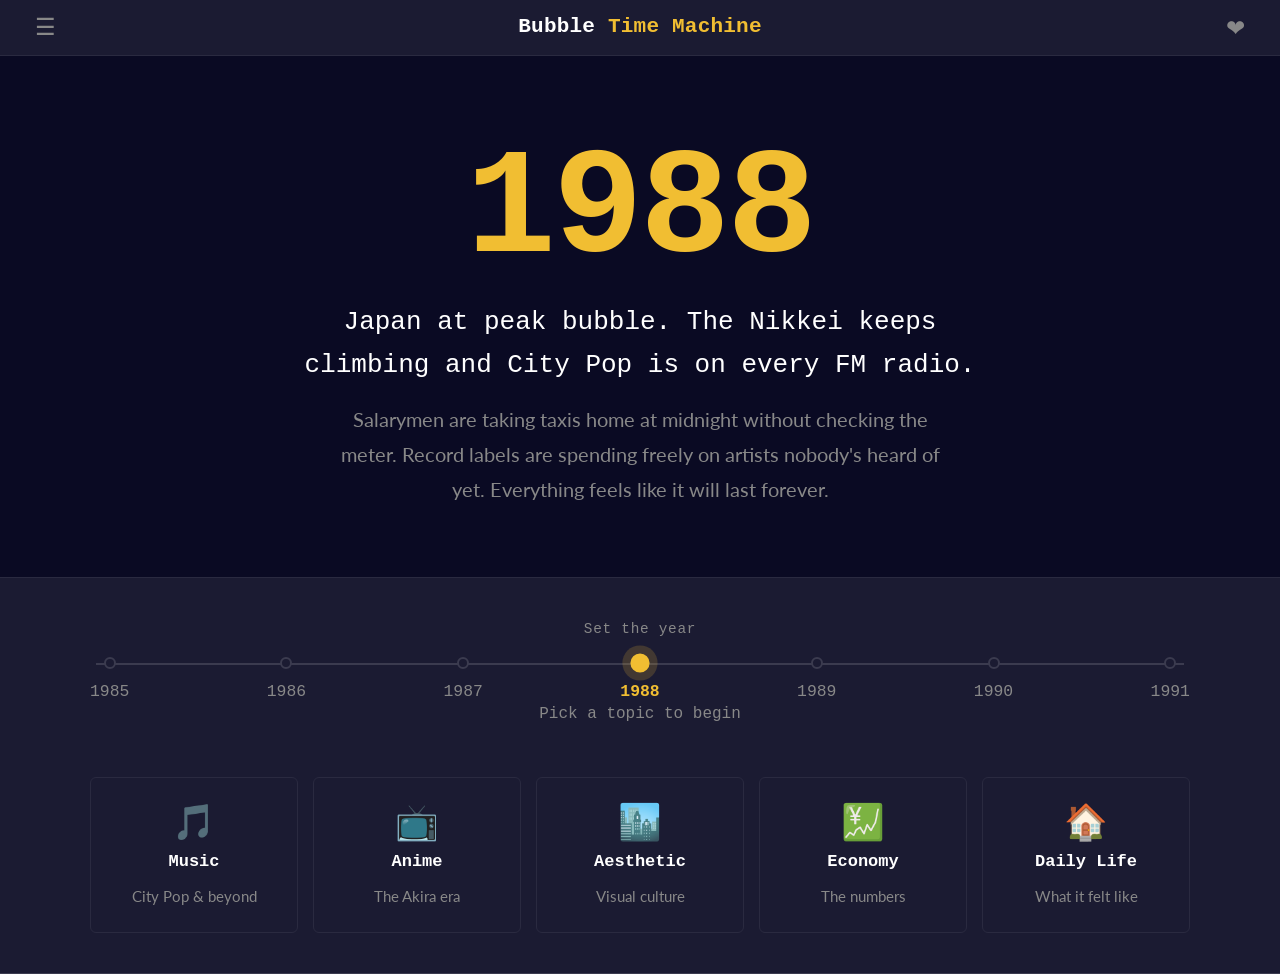
==== index.html @ a339e619 "update" ====
<!DOCTYPE html>
<html lang="en">
<head>
  <meta charset="UTF-8" />
  <meta name="viewport" content="width=device-width, initial-scale=1.0, viewport-fit=cover" />
  <title>Bubble Time Machine</title>
  <meta name="description" content="Explore Japan's bubble economy through music, anime, aesthetics, economics, and daily life. 100 deep-dive sections covering 1985–1991." />
  <meta property="og:title" content="Bubble Time Machine" />
  <meta property="og:description" content="An interactive guide to Japan's bubble economy era — City Pop, Akira, luxury culture, and the crash." />
  <meta property="og:type" content="website" />
  <meta property="og:image" content="/og-image.png" />
  <meta property="og:image:width" content="1200" />
  <meta property="og:image:height" content="630" />
  <link rel="icon" type="image/png" href="https://cdn.freecodecamp.org/universal/favicons/favicon.ico" />
  <link rel="preconnect" href="https://fonts.googleapis.com" />
  <link rel="preconnect" href="https://fonts.gstatic.com" crossorigin />
  <link href="https://fonts.googleapis.com/css2?family=Lato:ital,wght@0,300;0,400;0,700;1,400&display=swap" rel="stylesheet" />
  <link rel="stylesheet" href="style.css" />
</head>
<body>

  <!-- ════════════════════ NAV ════════════════════ -->
  <nav class="nav" role="navigation" aria-label="Main navigation">
    <div class="nav-left">
      <button class="nav-icon-btn" id="dashboardBtn" aria-label="Open dashboard">&#9776;</button>
    </div>
    <div class="nav-brand">
      <span class="nav-brand-white">Bubble</span><span class="nav-brand-yellow"> Time Machine</span>
    </div>
    <div class="nav-right">
      <a class="nav-icon-btn nav-icon-btn--heart" href="https://www.freecodecamp.org/donate/" target="_blank" rel="noopener noreferrer" aria-label="Support freeCodeCamp">&#10084;</a>
    </div>
  </nav>

  <!-- ════════════════════ DASHBOARD ════════════════════ -->
  <div class="dashboard-overlay" id="dashboardOverlay"></div>
  <aside class="dashboard-panel" id="dashboardPanel" aria-label="Progress dashboard">
    <div class="dashboard-header">
      <span class="dashboard-title">Save Progress</span>
      <button class="dashboard-close" id="dashboardClose" aria-label="Close dashboard">&#10005;</button>
    </div>
    <div class="dashboard-body">

      <div class="dashboard-section">
        <div class="dashboard-section-label">Your name</div>
        <div class="dashboard-name-row">
          <input class="dashboard-input" id="userName" type="text" placeholder="Enter" maxlength="40" />
          <button class="dashboard-btn-sm" id="saveNameBtn">Save</button>
        </div>
      </div>

      <div class="dashboard-section">
        <div class="dashboard-section-label">Progress</div>
        <div id="progressList"></div>
      </div>

      <div class="dashboard-section">
        <div class="dashboard-section-label">Actions</div>
        <div class="action-group">
          <button class="action-row" id="exportBtn">
            <span class="action-row-icon">&#8595;</span>
            <span>Export Progress</span>
          </button>
          <button class="action-row" id="importBtn">
            <span class="action-row-icon">&#8593;</span>
            <span>Import Progress</span>
          </button>
        </div>
        <input type="file" id="importFile" accept=".json" style="display:none" />
        <button class="action-reset" id="resetBtn">Reset all progress</button>
      </div>

      <p class="dashboard-note">Progress is stored in this browser only. Use Export / Import to move it across devices.</p>

    </div>
  </aside>

  <!-- ════════════════════ HERO ════════════════════ -->
  <section class="hero" id="heroSection" aria-label="Year overview">
    <div class="hero-inner">
      <div class="hero-text">
        <div class="hero-year" id="heroYear" aria-live="polite">1988</div>
        <div class="hero-mood" id="heroMood">Japan at peak bubble. The Nikkei keeps climbing and City Pop is on every FM radio.</div>
        <p class="hero-sub" id="heroSub">Salarymen are taking taxis home at midnight without checking the meter. Record labels are spending freely on artists nobody's heard of yet. Everything feels like it will last forever.</p>
      </div>
    </div>
  </section>

  <!-- ════════════════════ TIMELINE + ENTRY POINTS ════════════════════ -->
  <section class="timeline-section" aria-labelledby="entryLabel">
    <div class="timeline-wrap">
      <p class="era-label">Set the year</p>
      <div class="timeline-scroll">
        <div class="timeline-nodes" id="yearSelector" role="group" aria-label="Select a year">
          <!-- Built by app.js -->
        </div>
      </div>
      <p class="entry-label" id="entryLabel">Pick a topic to begin</p>
      <div class="entry-grid" id="entryGrid" role="list">
        <!-- Built by app.js -->
      </div>
    </div>
  </section>


<!-- ════════════════════ CONTENT AREA ════════════════════ -->
  <main class="content-area" id="contentArea" hidden aria-label="Content">

    <!-- Left column -->
    <div class="content-left">

      <div class="reading-progress-bar">
        <div class="reading-progress-fill" id="readingProgressFill"></div>
      </div>

      <div class="content-breadcrumb" id="contentBreadcrumb"></div>
      <div class="year-context" id="yearContext"></div>

      <div class="section-nav">
        <button class="section-arrow" id="prevSection" aria-label="Previous section">&#8592;</button>
        <span class="section-counter" id="sectionCounter"></span>
        <button class="section-arrow" id="nextSection" aria-label="Next section">&#8594;</button>
      </div>

      <h2 class="content-title" id="contentTitle"></h2>

      <div class="section-body">
        <p class="section-text" id="sectionText"></p>
      </div>

    </div>

    <!-- Right column / sidebar -->
    <aside class="content-right" aria-label="Context sidebar">

      <div class="sidebar-section">
        <div class="sidebar-label">The chain of events</div>
        <div class="chain" id="causalChain" role="list" aria-label="Cause and effect chain">

          <div class="chain-phase">The trigger</div>
          <div class="chain-node chain-node--economic" data-node="plaza-accord" role="listitem">
            <div class="chain-dot"></div>
            <div class="chain-text">Plaza Accord (1985)</div>
          </div>

          <div class="chain-phase">The mechanism</div>
          <div class="chain-node chain-node--economic" data-node="yen" role="listitem">
            <div class="chain-dot"></div>
            <div class="chain-text">Yen appreciates sharply</div>
          </div>
          <div class="chain-connector" aria-hidden="true"></div>
          <div class="chain-node chain-node--economic" data-node="boj-rates" role="listitem">
            <div class="chain-dot"></div>
            <div class="chain-text">Bank of Japan cuts rates</div>
          </div>
          <div class="chain-connector" aria-hidden="true"></div>
          <div class="chain-node chain-node--economic" data-node="cheap-money" role="listitem">
            <div class="chain-dot"></div>
            <div class="chain-text">Cheap money floods the market</div>
          </div>
          <div class="chain-connector" aria-hidden="true"></div>
          <div class="chain-node chain-node--economic" data-node="asset-surge" role="listitem">
            <div class="chain-dot"></div>
            <div class="chain-text">Land and stock prices surge</div>
          </div>
          <div class="chain-connector" aria-hidden="true"></div>
          <div class="chain-node chain-node--economic" data-node="wealth-effect" role="listitem">
            <div class="chain-dot"></div>
            <div class="chain-text">The wealth effect</div>
          </div>
          <div class="chain-connector" aria-hidden="true"></div>
          <div class="chain-node chain-node--economic" data-node="spending" role="listitem">
            <div class="chain-dot"></div>
            <div class="chain-text">Consumer spending explodes</div>
          </div>

          <div class="chain-phase">The culture</div>
          <div class="chain-node chain-node--cultural chain-node--indented" data-node="music" role="listitem">
            <div class="chain-dot"></div>
            <div class="chain-text">City Pop & FM culture</div>
          </div>
          <div class="chain-node chain-node--cultural chain-node--indented" data-node="anime" role="listitem">
            <div class="chain-dot"></div>
            <div class="chain-text">Anime & OVA boom</div>
          </div>
          <div class="chain-node chain-node--cultural chain-node--indented" data-node="aesthetic" role="listitem">
            <div class="chain-dot"></div>
            <div class="chain-text">Luxury fashion & design</div>
          </div>
          <div class="chain-node chain-node--cultural chain-node--indented" data-node="real-estate" role="listitem">
            <div class="chain-dot"></div>
            <div class="chain-text">Real estate speculation</div>
          </div>

          <div class="chain-phase">The collapse</div>
          <div class="chain-node chain-node--economic" data-node="tightening" role="listitem">
            <div class="chain-dot"></div>
            <div class="chain-text">Policy tightening (1989–1990)</div>
          </div>
          <div class="chain-connector" aria-hidden="true"></div>
          <div class="chain-node chain-node--economic" data-node="collapse" role="listitem">
            <div class="chain-dot"></div>
            <div class="chain-text">Asset prices collapse (1991)</div>
          </div>
          <div class="chain-connector" aria-hidden="true"></div>
          <div class="chain-node chain-node--economic" data-node="lost-decade" role="listitem">
            <div class="chain-dot"></div>
            <div class="chain-text">The Lost Decade begins</div>
          </div>

        </div>
      </div>


    </aside>

  </main>

  <script src="data/content.js"></script>
  <script src="app.js"></script>
</body>
</html>
---- style.css ----
/* ════════════════════════════════════════════════
   BUBBLE TIME MACHINE — Design System
   freeCodeCamp palette · Lato body · Courier New UI
   ════════════════════════════════════════════════ */

/* ── Custom Properties ── */
:root {
  --bg-primary:    #0a0a23;
  --bg-secondary:  #1b1b32;
  --bg-tertiary:   #2a2a40;
  --border:        #3b3b4f;
  --text-primary:  #ffffff;
  --text-muted:    #888888;
  --accent-purple: #dbb8ff;
  --accent-yellow: #f1be32;
  --accent-green:  #acd157;
  --text-body:     #dfdfe2;

  --font-mono: 'Courier New', Courier, monospace;
  --font-body: 'Lato', sans-serif;

  --nav-height: 56px;
  --max-width: 1100px;
  --radius: 6px;

  --transition: 0.18s ease;
}

/* ── Reset ── */
*, *::before, *::after {
  box-sizing: border-box;
  margin: 0;
  padding: 0;
}

html {
  scroll-behavior: smooth;
  font-size: 20px;
}

body {
  background-color: var(--bg-primary);
  color: var(--text-body);
  font-family: var(--font-body);
  font-size: 1rem;
  line-height: 1.65;
  min-height: 100vh;
}

/* ════════════════════ NAV ════════════════════ */

.nav {
  position: sticky;
  top: 0;
  z-index: 200;
  height: var(--nav-height);
  background-color: var(--bg-secondary);
  border-bottom: 1px solid var(--bg-tertiary);
  display: grid;
  grid-template-columns: 1fr auto 1fr;
  align-items: center;
  padding: 0 1.25rem;
}

.nav-left {
  display: flex;
  align-items: center;
}

.nav-right {
  display: flex;
  align-items: center;
  justify-content: flex-end;
}

.nav-icon-btn {
  background: none;
  border: none;
  color: var(--text-muted);
  cursor: pointer;
  font-size: 1.15rem;
  width: 2rem;
  height: 2rem;
  border-radius: var(--radius);
  display: flex;
  align-items: center;
  justify-content: center;
  transition: color var(--transition), background var(--transition);
  text-decoration: none;
  line-height: 1;
}

.nav-icon-btn:hover {
  color: var(--text-primary);
  background: var(--bg-tertiary);
}

.nav-icon-btn--heart:hover {
  color: #ff6b6b;
}

.nav-brand {
  font-family: var(--font-mono);
  font-size: 1.05rem;
  font-weight: bold;
  white-space: nowrap;
  flex-shrink: 0;
  letter-spacing: 0.01em;
}

.nav-brand-white {
  color: var(--text-primary);
}

.nav-brand-yellow {
  color: var(--accent-yellow);
}


/* ════════════════════ TIMELINE ════════════════════ */

.timeline-section {
  background-color: var(--bg-secondary);
  border-bottom: 1px solid var(--border);
  padding: 0 2rem;
}

.timeline-wrap {
  max-width: var(--max-width);
  margin: 0 auto;
  padding: 2rem 0;
}

.timeline-nodes {
  display: flex;
  justify-content: space-between;
  align-items: flex-start;
  position: relative;
}

/* Connecting line through all dots */
.timeline-nodes::before {
  content: '';
  position: absolute;
  left: 6px;
  right: 6px;
  top: 6px; /* vertically centered on a 12px dot */
  height: 2px;
  background: var(--border);
  z-index: 0;
  pointer-events: none;
}

.timeline-node {
  display: flex;
  flex-direction: column;
  align-items: center;
  gap: 0.65rem;
  background: none;
  border: none;
  cursor: pointer;
  padding: 0;
  position: relative;
  z-index: 1;
  transition: transform 0.15s ease;
}

.timeline-node:hover {
  transform: translateY(-3px);
}

.timeline-dot {
  width: 12px;
  height: 12px;
  border-radius: 50%;
  border: 2px solid var(--border);
  background: var(--bg-secondary);
  transition: border-color var(--transition), background var(--transition),
              transform var(--transition), box-shadow var(--transition);
}

.timeline-node:hover .timeline-dot {
  border-color: var(--accent-purple);
  background: var(--accent-purple);
}

.timeline-node.active .timeline-dot {
  border-color: var(--accent-yellow);
  background: var(--accent-yellow);
  transform: scale(1.6);
  box-shadow: 0 0 0 5px rgba(241, 190, 50, 0.18);
}

.timeline-label {
  font-family: var(--font-mono);
  font-size: 0.82rem;
  color: var(--text-muted);
  transition: color var(--transition);
  white-space: nowrap;
}

.timeline-node:hover .timeline-label {
  color: var(--text-primary);
}

.timeline-node.active .timeline-label {
  color: var(--accent-yellow);
  font-weight: bold;
}

/* ════════════════════ HERO ════════════════════ */

.hero {
  background-color: var(--bg-primary);
  padding: 4rem 2rem 3.5rem;
  border-bottom: 1px solid var(--bg-tertiary);
}

.hero-inner {
  max-width: 780px;
  margin: 0 auto;
  text-align: center;
}

.hero-mood {
  margin-left: auto;
  margin-right: auto;
}

.hero-sub {
  margin-left: auto;
  margin-right: auto;
}


.hero-year {
  font-family: var(--font-mono);
  font-size: clamp(4rem, 12vw, 7.5rem);
  font-weight: bold;
  color: var(--accent-yellow);
  line-height: 1;
  margin-bottom: 0.75rem;
  letter-spacing: -0.02em;
}

.hero-mood {
  font-family: var(--font-mono);
  font-size: clamp(1rem, 2.5vw, 1.3rem);
  color: var(--text-primary);
  margin-bottom: 0.75rem;
  max-width: 680px;
}

.hero-sub {
  font-family: var(--font-body);
  font-size: 1rem;
  color: var(--text-muted);
  max-width: 620px;
  line-height: 1.75;
}

/* ════════════════════ ENTRY POINTS ════════════════════ */

.era-label {
  font-family: var(--font-mono);
  font-size: 0.72rem;
  color: var(--text-muted);
  margin-bottom: 0.75rem;
  text-align: center;
  letter-spacing: 0.05em;
}

.entry-label {
  font-family: var(--font-mono);
  font-size: 0.8rem;
  color: var(--text-muted);
  margin-bottom: 1.25rem;
  text-align: center;
}

.entry-grid {
  display: grid;
  grid-template-columns: repeat(5, 1fr);
  gap: 0.75rem;
  margin-top: 2.5rem;
}

@keyframes card-rise {
  from { opacity: 0; transform: translateY(10px); }
  to   { opacity: 1; transform: translateY(0); }
}

/* Entry card */
.entry-card {
  background-color: var(--bg-secondary);
  border: 1px solid var(--bg-tertiary);
  border-radius: var(--radius);
  padding: 1.25rem 1rem;
  text-align: center;
  cursor: pointer;
  transition: border-color var(--transition), background var(--transition), transform 0.12s ease;
  display: flex;
  flex-direction: column;
  align-items: center;
  gap: 0.5rem;
  position: relative;
  outline: none;
  animation: card-rise 0.4s ease backwards;
}

.entry-card:nth-child(1) { animation-delay: 0.05s; }
.entry-card:nth-child(2) { animation-delay: 0.12s; }
.entry-card:nth-child(3) { animation-delay: 0.19s; }
.entry-card:nth-child(4) { animation-delay: 0.26s; }
.entry-card:nth-child(5) { animation-delay: 0.33s; }

.entry-card:hover {
  border-color: var(--accent-purple);
  background-color: var(--bg-tertiary);
  transform: translateY(-2px);
}

.entry-card.active {
  border-color: var(--accent-yellow);
  background-color: rgba(241, 190, 50, 0.06);
}

.entry-card:focus-visible {
  outline: 2px solid var(--accent-purple);
  outline-offset: 2px;
}

.entry-card-icon {
  font-size: 1.75rem;
  line-height: 1;
}

.entry-card-title {
  font-family: var(--font-mono);
  font-size: 0.85rem;
  font-weight: bold;
  color: var(--text-primary);
}

.entry-card-sub {
  font-family: var(--font-body);
  font-size: 0.75rem;
  color: var(--text-muted);
  line-height: 1.4;
}

/* ════════════════════ CONTENT PROMPT ════════════════════ */

.content-prompt {
  max-width: var(--max-width);
  margin: 3rem auto;
  padding: 0 2rem;
  text-align: center;
  color: var(--text-muted);
  font-family: var(--font-mono);
  font-size: 0.85rem;
}

/* ════════════════════ CONTENT AREA ════════════════════ */

.content-area {
  max-width: var(--max-width);
  margin: 0 auto;
  padding: 2.5rem 2rem;
  display: grid;
  grid-template-columns: 1fr 320px;
  gap: 2.5rem;
  align-items: start;
}

.content-area[hidden] {
  display: none;
}

/* ── Left column ── */
.content-left {
  display: flex;
  flex-direction: column;
  gap: 1.5rem;
  min-width: 0;
}

/* Section nav */
.section-nav {
  display: flex;
  align-items: center;
  gap: 0.75rem;
}

.section-arrow {
  background: var(--bg-tertiary);
  border: 1px solid var(--border);
  color: var(--text-primary);
  font-size: 1rem;
  width: 2rem;
  height: 2rem;
  border-radius: var(--radius);
  cursor: pointer;
  display: flex;
  align-items: center;
  justify-content: center;
  transition: background var(--transition), border-color var(--transition);
  flex-shrink: 0;
}

.section-arrow:hover:not(:disabled) {
  background: var(--bg-secondary);
  border-color: var(--accent-purple);
}

.section-arrow:disabled {
  opacity: 0.25;
  cursor: default;
}

.section-counter {
  font-family: var(--font-mono);
  font-size: 0.72rem;
  color: var(--text-muted);
  white-space: nowrap;
}

/* Reading progress bar */
.reading-progress-bar {
  height: 2px;
  background: var(--bg-tertiary);
  border-radius: 1px;
  overflow: hidden;
}

.reading-progress-fill {
  height: 100%;
  background: var(--accent-yellow);
  border-radius: 1px;
  width: 0%;
  transition: width 0.35s ease;
}

/* Year context bar */
.year-context {
  font-family: var(--font-mono);
  font-size: 0.72rem;
  color: var(--accent-yellow);
  opacity: 0.8;
  border-left: 2px solid var(--accent-yellow);
  padding-left: 0.65rem;
  line-height: 1.55;
  margin-top: -0.5rem;
}

/* Breadcrumb */
.content-breadcrumb {
  font-family: var(--font-mono);
  font-size: 0.7rem;
  color: var(--text-muted);
  margin-top: 0.75rem;
  letter-spacing: 0.03em;
}

.content-title {
  font-family: var(--font-mono);
  font-size: clamp(1.1rem, 2.3vw, 1.4rem);
  font-weight: bold;
  color: var(--text-primary);
  line-height: 1.3;
  transition: opacity 0.15s ease;
}

.section-text {
  font-family: var(--font-body);
  font-size: 0.95rem;
  color: var(--text-body);
  line-height: 1.85;
  transition: opacity 0.15s ease;
}


/* ════════════════════ SIDEBAR ════════════════════ */

.content-right {
  display: flex;
  flex-direction: column;
  gap: 1.5rem;
  position: sticky;
  top: calc(var(--nav-height) + 1.5rem);
}

.sidebar-section {
  display: flex;
  flex-direction: column;
  gap: 0.75rem;
}

.sidebar-label {
  font-family: var(--font-mono);
  font-size: 0.7rem;
  color: var(--text-muted);
  letter-spacing: 0.05em;
  padding-bottom: 0.4rem;
  border-bottom: 1px solid var(--border);
}

/* ── Cause & effect chain ── */
.chain {
  display: flex;
  flex-direction: column;
}

.chain-phase {
  font-family: var(--font-mono);
  font-size: 0.65rem;
  color: var(--text-muted);
  text-transform: uppercase;
  letter-spacing: 0.1em;
  margin-top: 1rem;
  margin-bottom: 0.25rem;
  padding-bottom: 0.3rem;
  border-bottom: 1px solid var(--border);
}

.chain-phase:first-child {
  margin-top: 0;
}

.chain-node {
  display: flex;
  align-items: flex-start;
  gap: 0.65rem;
  padding: 0.3rem 0;
  transition: opacity var(--transition);
}

.chain-dot {
  width: 9px;
  height: 9px;
  border-radius: 50%;
  border: 2px solid var(--border);
  background: transparent;
  flex-shrink: 0;
  margin-top: 0.35rem;
  transition: border-color var(--transition), background var(--transition);
}

.chain-text {
  font-family: var(--font-mono);
  font-size: 0.75rem;
  color: var(--text-muted);
  line-height: 1.4;
  transition: color var(--transition);
}

/* Indented cultural branch */
.chain-node--indented {
  padding-left: 1rem;
}

/* Active states */
.chain-node--economic.chain-node--active .chain-dot {
  border-color: var(--accent-yellow);
  background: var(--accent-yellow);
}

.chain-node--economic.chain-node--active .chain-text {
  color: var(--accent-yellow);
}

.chain-node--cultural.chain-node--active .chain-dot {
  border-color: var(--accent-purple);
  background: var(--accent-purple);
}

.chain-node--cultural.chain-node--active .chain-text {
  color: var(--accent-purple);
}

/* Connector line between nodes */
.chain-connector {
  width: 1px;
  height: 18px;
  background: var(--border);
  margin-left: 4px;
  flex-shrink: 0;
}

/* ── Sidebar divider ── */
.sidebar-divider {
  border: none;
  border-top: 1px solid var(--border);
}


/* ════════════════════ DASHBOARD ════════════════════ */

.dashboard-overlay {
  position: fixed;
  inset: 0;
  background: rgba(0, 0, 0, 0.55);
  z-index: 300;
  opacity: 0;
  pointer-events: none;
  transition: opacity 0.2s ease;
}

.dashboard-overlay.is-open {
  opacity: 1;
  pointer-events: all;
}

.dashboard-panel {
  position: fixed;
  top: 0;
  left: 0;
  bottom: 0;
  width: 300px;
  background: var(--bg-secondary);
  border-right: 1px solid var(--border);
  z-index: 400;
  display: flex;
  flex-direction: column;
  transform: translateX(-100%);
  transition: transform 0.25s ease;
  overflow-y: auto;
}

.dashboard-panel.is-open {
  transform: translateX(0);
}

.dashboard-header {
  display: flex;
  align-items: center;
  justify-content: space-between;
  padding: 1.1rem 1.25rem 1rem;
  border-bottom: 1px solid var(--border);
  flex-shrink: 0;
}

.dashboard-title {
  font-family: var(--font-mono);
  font-size: 0.8rem;
  color: var(--accent-green);
  letter-spacing: 0.02em;
}

.dashboard-close {
  background: none;
  border: none;
  color: var(--text-muted);
  cursor: pointer;
  font-size: 0.9rem;
  width: 1.75rem;
  height: 1.75rem;
  border-radius: var(--radius);
  display: flex;
  align-items: center;
  justify-content: center;
  transition: color var(--transition), background var(--transition);
}

.dashboard-close:hover {
  color: var(--text-primary);
  background: var(--bg-tertiary);
}

.dashboard-body {
  flex: 1;
  padding: 1.25rem;
  display: flex;
  flex-direction: column;
  gap: 1.5rem;
}

.dashboard-section {
  display: flex;
  flex-direction: column;
  gap: 0.6rem;
}

.dashboard-section-label {
  font-family: var(--font-mono);
  font-size: 0.65rem;
  color: var(--text-muted);
  letter-spacing: 0.1em;
  text-transform: uppercase;
}

.dashboard-name-row {
  display: flex;
  gap: 0.5rem;
}

.dashboard-input {
  flex: 1;
  min-width: 0;
  background: var(--bg-primary);
  border: 1px solid var(--border);
  border-radius: var(--radius);
  color: var(--text-primary);
  font-family: var(--font-mono);
  font-size: 0.78rem;
  padding: 0.45rem 0.65rem;
  outline: none;
  transition: border-color var(--transition);
}

.dashboard-input:focus {
  border-color: var(--accent-purple);
}

.dashboard-btn-sm {
  background: var(--bg-tertiary);
  border: 1px solid var(--border);
  border-radius: var(--radius);
  color: var(--text-primary);
  font-family: var(--font-mono);
  font-size: 0.7rem;
  padding: 0.45rem 0.65rem;
  cursor: pointer;
  white-space: nowrap;
  transition: border-color var(--transition), background var(--transition);
}

.dashboard-btn-sm:hover {
  border-color: var(--accent-purple);
}

/* Progress bars */
.progress-item {
  margin-bottom: 0.65rem;
}

.progress-item-header {
  display: flex;
  justify-content: space-between;
  align-items: baseline;
  margin-bottom: 0.3rem;
}

.progress-item-name {
  font-family: var(--font-mono);
  font-size: 0.73rem;
  color: var(--text-body);
}

.progress-item-count {
  font-family: var(--font-mono);
  font-size: 0.65rem;
  color: var(--text-muted);
}

.progress-bar-track {
  height: 3px;
  background: var(--bg-tertiary);
  border-radius: 2px;
  overflow: hidden;
}

.progress-bar-fill {
  height: 100%;
  background: var(--accent-yellow);
  border-radius: 2px;
  transition: width 0.35s ease;
}

/* Action buttons */
.action-group {
  background: var(--bg-primary);
  border: 1px solid var(--border);
  border-radius: var(--radius);
  overflow: hidden;
}

.action-row {
  display: flex;
  align-items: center;
  gap: 0.65rem;
  width: 100%;
  padding: 0.65rem 0.9rem;
  background: none;
  border: none;
  color: var(--text-body);
  font-family: var(--font-mono);
  font-size: 0.76rem;
  cursor: pointer;
  text-align: left;
  transition: background var(--transition), color var(--transition);
}

.action-row + .action-row {
  border-top: 1px solid var(--border);
}

.action-row:hover {
  background: var(--bg-tertiary);
  color: var(--text-primary);
}

.action-row-icon {
  color: var(--text-muted);
  font-size: 0.85rem;
  width: 1rem;
  text-align: center;
  flex-shrink: 0;
  transition: color var(--transition);
}

.action-row:hover .action-row-icon {
  color: var(--accent-purple);
}

.action-reset {
  background: none;
  border: none;
  color: var(--text-muted);
  font-family: var(--font-mono);
  font-size: 0.68rem;
  cursor: pointer;
  padding: 0.35rem 0;
  text-align: left;
  transition: color var(--transition);
  letter-spacing: 0.02em;
}

.action-reset:hover {
  color: #ff6b6b;
}

.dashboard-note {
  font-family: var(--font-body);
  font-size: 0.7rem;
  color: var(--text-muted);
  line-height: 1.65;
  border-top: 1px solid var(--border);
  padding-top: 1rem;
  margin-top: auto;
}

/* ════════════════════ UTILITY ════════════════════ */

.visually-hidden {
  position: absolute;
  width: 1px;
  height: 1px;
  overflow: hidden;
  clip: rect(0, 0, 0, 0);
  white-space: nowrap;
}

/* ════════════════════ RESPONSIVE ════════════════════ */

/* ── Tablet (≤ 900px) ── */
@media (max-width: 900px) {
  html {
    font-size: 18px;
  }

  .content-area {
    grid-template-columns: 1fr;
    gap: 0;
  }

  .content-right {
    position: static;
    border-top: 1px solid var(--border);
    padding-top: 1.5rem;
    margin-top: 0.5rem;
  }

  /* Wider dashboard on tablet */
  .dashboard-panel {
    width: 320px;
  }
}

/* ── Large phone (≤ 700px) ── */
@media (max-width: 700px) {
  html {
    font-size: 16px;
  }

  .hero {
    padding: 2.5rem 1.25rem 2rem;
  }

  .hero-year {
    font-size: clamp(3rem, 18vw, 5rem);
  }

  .timeline-section {
    padding: 0 1.25rem;
  }

  .timeline-wrap {
    padding: 1.5rem 0;
  }

  .entry-grid {
    grid-template-columns: repeat(3, 1fr);
    gap: 0.6rem;
  }

  .content-area {
    padding: 2rem 1.25rem;
  }

  .content-prompt {
    padding: 0 1.25rem;
  }
}

/* ── Mobile (≤ 480px) ── */
@media (max-width: 480px) {
  html {
    font-size: 15px;
  }

  /* Nav */
  .nav {
    padding: 0 0.85rem;
  }

  .nav-brand {
    font-size: 0.92rem;
  }

  /* Bigger touch targets for nav icons */
  .nav-icon-btn {
    width: 2.4rem;
    height: 2.4rem;
    font-size: 1.2rem;
  }

  /* Timeline: allow horizontal scroll on tiny screens */
  .timeline-section {
    padding: 0 1rem;
  }

  /* Scroll only the year nodes — keeps entry-grid unaffected,
     and timeline-nodes has no overflow so active dot box-shadow isn't clipped */
  .timeline-scroll {
    overflow-x: auto;
    -webkit-overflow-scrolling: touch;
    padding-bottom: 0.5rem;
  }

  .timeline-nodes {
    min-width: max-content;
    padding-top: 1rem;
    justify-content: flex-start;
    gap: 0;
  }

  .timeline-nodes::before {
    top: calc(1rem + 6px);
  }

  /* Each node gets a fixed minimum width so they stay readable */
  .timeline-node {
    min-width: 3rem;
    flex: 1;
  }

  .timeline-label {
    font-size: 0.7rem;
  }

  /* Hero */
  .hero {
    padding: 2rem 1rem 1.75rem;
  }

  /* Entry grid: 2 columns */
  .entry-grid {
    grid-template-columns: repeat(2, 1fr);
    gap: 0.5rem;
    margin-top: 1.75rem;
  }

  .entry-card {
    padding: 1rem 0.75rem;
  }

  .entry-card-icon {
    font-size: 1.4rem;
  }

  /* Content area */
  .content-area {
    padding: 1.5rem 1rem;
  }

  .content-prompt {
    margin: 2rem auto;
    padding: 0 1rem;
  }

  /* Section nav arrows: larger touch targets */
  .section-arrow {
    width: 2.5rem;
    height: 2.5rem;
    font-size: 1.1rem;
  }

  /* Chain sidebar */
  .chain-text {
    font-size: 0.7rem;
  }

  /* Dashboard full-width on small phones */
  .dashboard-panel {
    width: 100%;
    max-width: none;
    border-right: none;
  }
}

/* ── Very small (≤ 360px) ── */
@media (max-width: 360px) {
  .nav-brand {
    font-size: 0.82rem;
  }

  .entry-grid {
    grid-template-columns: repeat(2, 1fr);
  }

  .hero-year {
    font-size: clamp(2.5rem, 20vw, 4rem);
  }
}
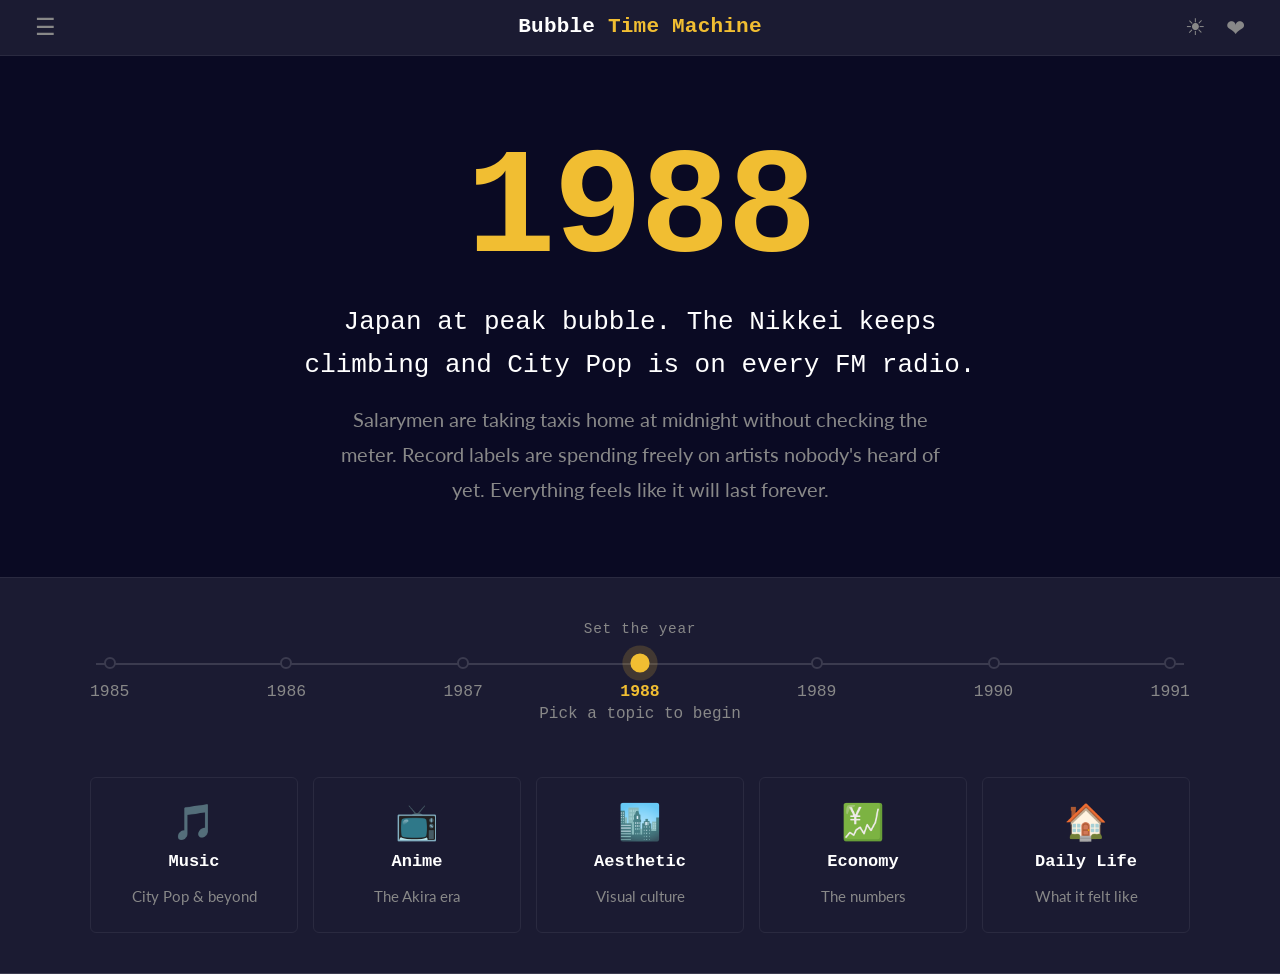
==== commit 00da5b7b: "light mode" ====
--- a/index.html
+++ b/index.html
@@ -28,6 +28,7 @@
       <span class="nav-brand-white">Bubble</span><span class="nav-brand-yellow"> Time Machine</span>
     </div>
     <div class="nav-right">
+      <button class="nav-icon-btn" id="themeToggleBtn" aria-label="Switch to light mode">&#9728;</button>
       <a class="nav-icon-btn nav-icon-btn--heart" href="https://www.freecodecamp.org/donate/" target="_blank" rel="noopener noreferrer" aria-label="Support freeCodeCamp">&#10084;</a>
     </div>
   </nav>
@@ -124,9 +125,7 @@
 
       <h2 class="content-title" id="contentTitle"></h2>
 
-      <div class="section-body">
-        <p class="section-text" id="sectionText"></p>
-      </div>
+      <p class="section-text" id="sectionText"></p>
 
     </div>
 
--- a/style.css
+++ b/style.css
@@ -222,17 +222,6 @@
   text-align: center;
 }
 
-.hero-mood {
-  margin-left: auto;
-  margin-right: auto;
-}
-
-.hero-sub {
-  margin-left: auto;
-  margin-right: auto;
-}
-
-
 .hero-year {
   font-family: var(--font-mono);
   font-size: clamp(4rem, 12vw, 7.5rem);
@@ -247,7 +236,7 @@
   font-family: var(--font-mono);
   font-size: clamp(1rem, 2.5vw, 1.3rem);
   color: var(--text-primary);
-  margin-bottom: 0.75rem;
+  margin: 0 auto 0.75rem;
   max-width: 680px;
 }
 
@@ -255,6 +244,7 @@
   font-family: var(--font-body);
   font-size: 1rem;
   color: var(--text-muted);
+  margin: 0 auto;
   max-width: 620px;
   line-height: 1.75;
 }
@@ -349,18 +339,6 @@
   line-height: 1.4;
 }
 
-/* ════════════════════ CONTENT PROMPT ════════════════════ */
-
-.content-prompt {
-  max-width: var(--max-width);
-  margin: 3rem auto;
-  padding: 0 2rem;
-  text-align: center;
-  color: var(--text-muted);
-  font-family: var(--font-mono);
-  font-size: 0.85rem;
-}
-
 /* ════════════════════ CONTENT AREA ════════════════════ */
 
 .content-area {
@@ -587,12 +565,6 @@
   flex-shrink: 0;
 }
 
-/* ── Sidebar divider ── */
-.sidebar-divider {
-  border: none;
-  border-top: 1px solid var(--border);
-}
-
 
 /* ════════════════════ DASHBOARD ════════════════════ */
 
@@ -840,6 +812,33 @@
   margin-top: auto;
 }
 
+/* ════════════════════ LIGHT MODE ════════════════════ */
+
+[data-theme="light"] {
+  --bg-primary:    #f5f6f7;
+  --bg-secondary:  #ffffff;
+  --bg-tertiary:   #dfdfe2;
+  --border:        #d0d0d5;
+  --text-primary:  #0a0a23;
+  --text-muted:    #3b3b4f;
+  --accent-purple: #5a01a7;
+  --accent-yellow: #4d3800;
+  --accent-green:  #00471b;
+  --text-body:     #1b1b32;
+}
+
+[data-theme="light"] .timeline-node.active .timeline-dot {
+  box-shadow: 0 0 0 5px rgba(77, 56, 0, 0.15);
+}
+
+[data-theme="light"] .entry-card.active {
+  background-color: rgba(77, 56, 0, 0.07);
+}
+
+[data-theme="light"] .dashboard-overlay {
+  background: rgba(10, 10, 35, 0.4);
+}
+
 /* ════════════════════ UTILITY ════════════════════ */
 
 .visually-hidden {
@@ -907,10 +906,6 @@
   .content-area {
     padding: 2rem 1.25rem;
   }
-
-  .content-prompt {
-    padding: 0 1.25rem;
-  }
 }
 
 /* ── Mobile (≤ 480px) ── */
@@ -994,11 +989,6 @@
     padding: 1.5rem 1rem;
   }
 
-  .content-prompt {
-    margin: 2rem auto;
-    padding: 0 1rem;
-  }
-
   /* Section nav arrows: larger touch targets */
   .section-arrow {
     width: 2.5rem;
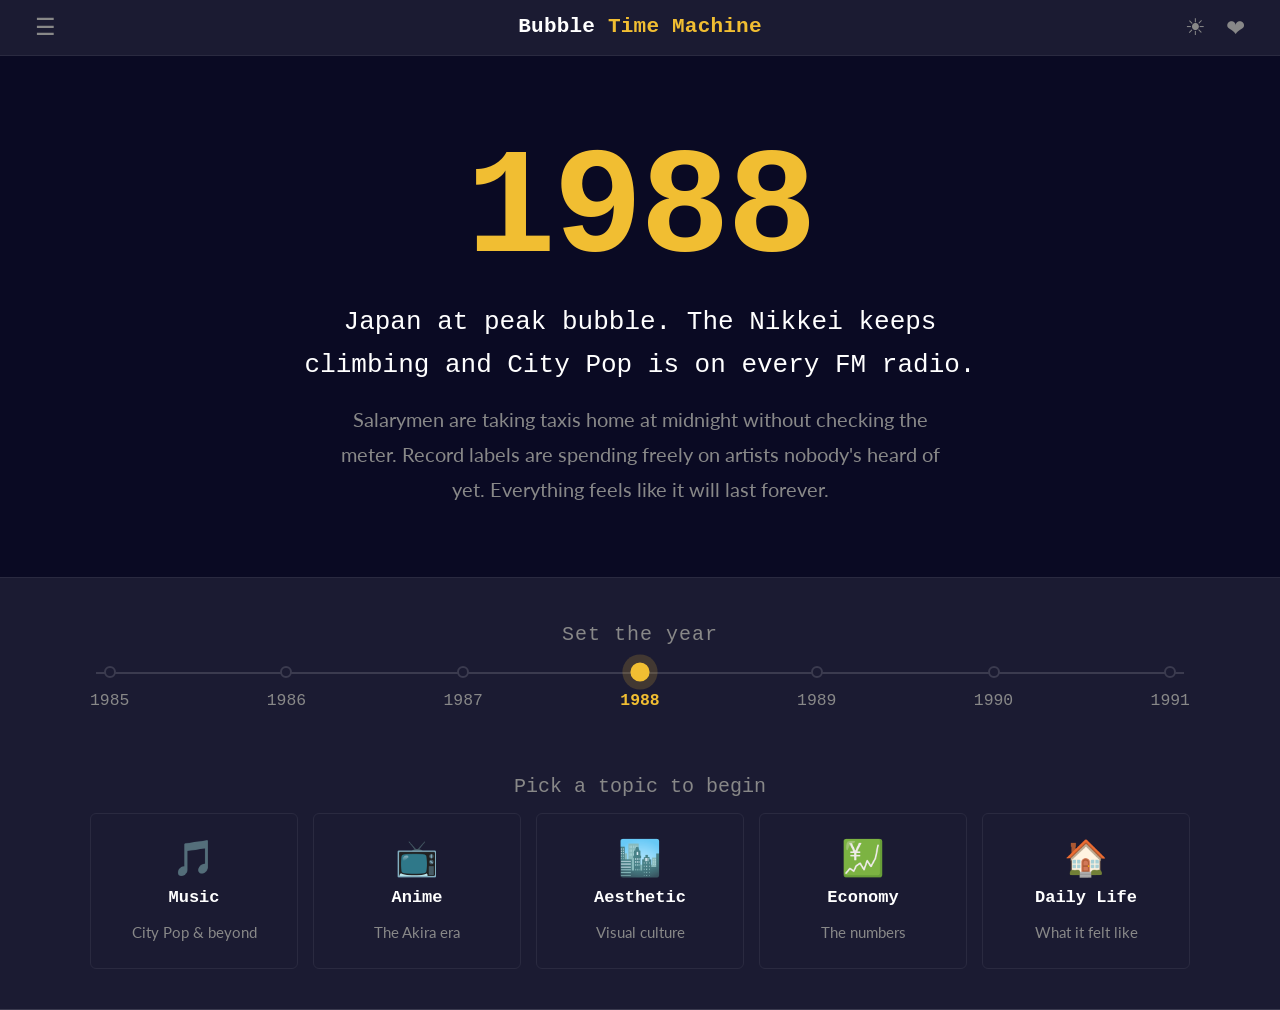
==== commit 9e00b892: "update" ====
--- a/index.html
+++ b/index.html
@@ -59,11 +59,9 @@
         <div class="dashboard-section-label">Actions</div>
         <div class="action-group">
           <button class="action-row" id="exportBtn">
-            <span class="action-row-icon">&#8595;</span>
             <span>Export Progress</span>
           </button>
           <button class="action-row" id="importBtn">
-            <span class="action-row-icon">&#8593;</span>
             <span>Import Progress</span>
           </button>
         </div>
--- a/style.css
+++ b/style.css
@@ -81,7 +81,7 @@
   font-size: 1.15rem;
   width: 2rem;
   height: 2rem;
-  border-radius: var(--radius);
+  border-radius: 50%;
   display: flex;
   align-items: center;
   justify-content: center;
@@ -92,11 +92,13 @@
 
 .nav-icon-btn:hover {
   color: var(--text-primary);
-  background: var(--bg-tertiary);
+  background: transparent;
+  filter: drop-shadow(0 0 5px var(--text-primary));
 }
 
 .nav-icon-btn--heart:hover {
   color: #ff6b6b;
+  filter: drop-shadow(0 0 5px #ff6b6b);
 }
 
 .nav-brand {
@@ -253,7 +255,7 @@
 
 .era-label {
   font-family: var(--font-mono);
-  font-size: 0.72rem;
+  font-size: 1rem;
   color: var(--text-muted);
   margin-bottom: 0.75rem;
   text-align: center;
@@ -262,9 +264,10 @@
 
 .entry-label {
   font-family: var(--font-mono);
-  font-size: 0.8rem;
-  color: var(--text-muted);
-  margin-bottom: 1.25rem;
+  font-size: 1rem;
+  color: var(--text-muted);
+  margin-top: 3rem;
+  margin-bottom: 0.5rem;
   text-align: center;
 }
 
@@ -272,7 +275,7 @@
   display: grid;
   grid-template-columns: repeat(5, 1fr);
   gap: 0.75rem;
-  margin-top: 2.5rem;
+  margin-top: 0;
 }
 
 @keyframes card-rise {
@@ -614,7 +617,7 @@
 
 .dashboard-title {
   font-family: var(--font-mono);
-  font-size: 0.8rem;
+  font-size: 0.85rem;
   color: var(--accent-green);
   letter-spacing: 0.02em;
 }
@@ -655,7 +658,7 @@
 
 .dashboard-section-label {
   font-family: var(--font-mono);
-  font-size: 0.65rem;
+  font-size: 0.85rem;
   color: var(--text-muted);
   letter-spacing: 0.1em;
   text-transform: uppercase;
@@ -674,7 +677,7 @@
   border-radius: var(--radius);
   color: var(--text-primary);
   font-family: var(--font-mono);
-  font-size: 0.78rem;
+  font-size: 0.85rem;
   padding: 0.45rem 0.65rem;
   outline: none;
   transition: border-color var(--transition);
@@ -690,7 +693,7 @@
   border-radius: var(--radius);
   color: var(--text-primary);
   font-family: var(--font-mono);
-  font-size: 0.7rem;
+  font-size: 0.85rem;
   padding: 0.45rem 0.65rem;
   cursor: pointer;
   white-space: nowrap;
@@ -715,13 +718,13 @@
 
 .progress-item-name {
   font-family: var(--font-mono);
-  font-size: 0.73rem;
+  font-size: 0.85rem;
   color: var(--text-body);
 }
 
 .progress-item-count {
   font-family: var(--font-mono);
-  font-size: 0.65rem;
+  font-size: 0.85rem;
   color: var(--text-muted);
 }
 
@@ -745,21 +748,23 @@
   border: 1px solid var(--border);
   border-radius: var(--radius);
   overflow: hidden;
+  display: inline-flex;
+  flex-direction: column;
 }
 
 .action-row {
   display: flex;
   align-items: center;
-  gap: 0.65rem;
-  width: 100%;
-  padding: 0.65rem 0.9rem;
+  width: auto;
+  padding: 0.4rem 0;
   background: none;
   border: none;
   color: var(--text-body);
   font-family: var(--font-mono);
-  font-size: 0.76rem;
+  font-size: 0.85rem;
+  justify-content: center;
   cursor: pointer;
-  text-align: left;
+  text-align: center;
   transition: background var(--transition), color var(--transition);
 }
 
@@ -790,7 +795,7 @@
   border: none;
   color: var(--text-muted);
   font-family: var(--font-mono);
-  font-size: 0.68rem;
+  font-size: 0.85rem;
   cursor: pointer;
   padding: 0.35rem 0;
   text-align: left;
@@ -804,7 +809,7 @@
 
 .dashboard-note {
   font-family: var(--font-body);
-  font-size: 0.7rem;
+  font-size: 0.85rem;
   color: var(--text-muted);
   line-height: 1.65;
   border-top: 1px solid var(--border);
@@ -898,6 +903,7 @@
     padding: 1.5rem 0;
   }
 
+
   .entry-grid {
     grid-template-columns: repeat(3, 1fr);
     gap: 0.6rem;
